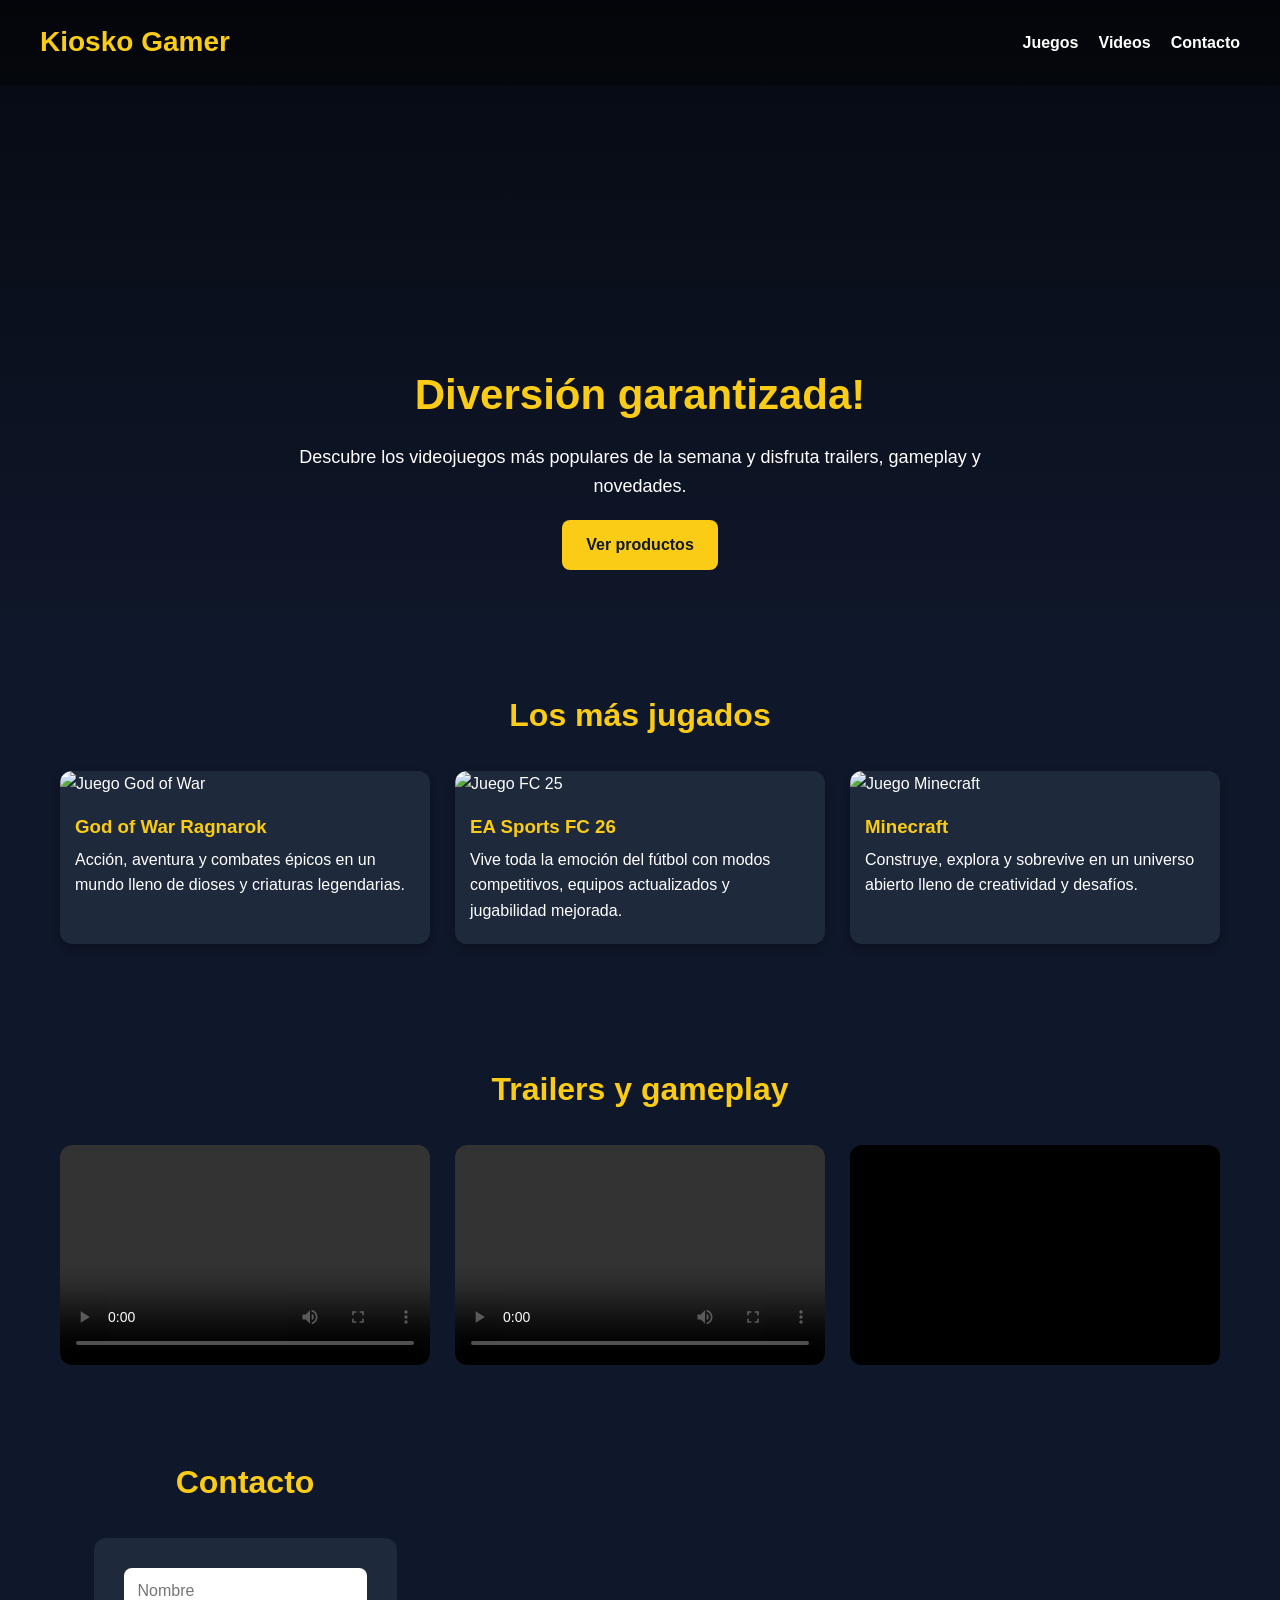
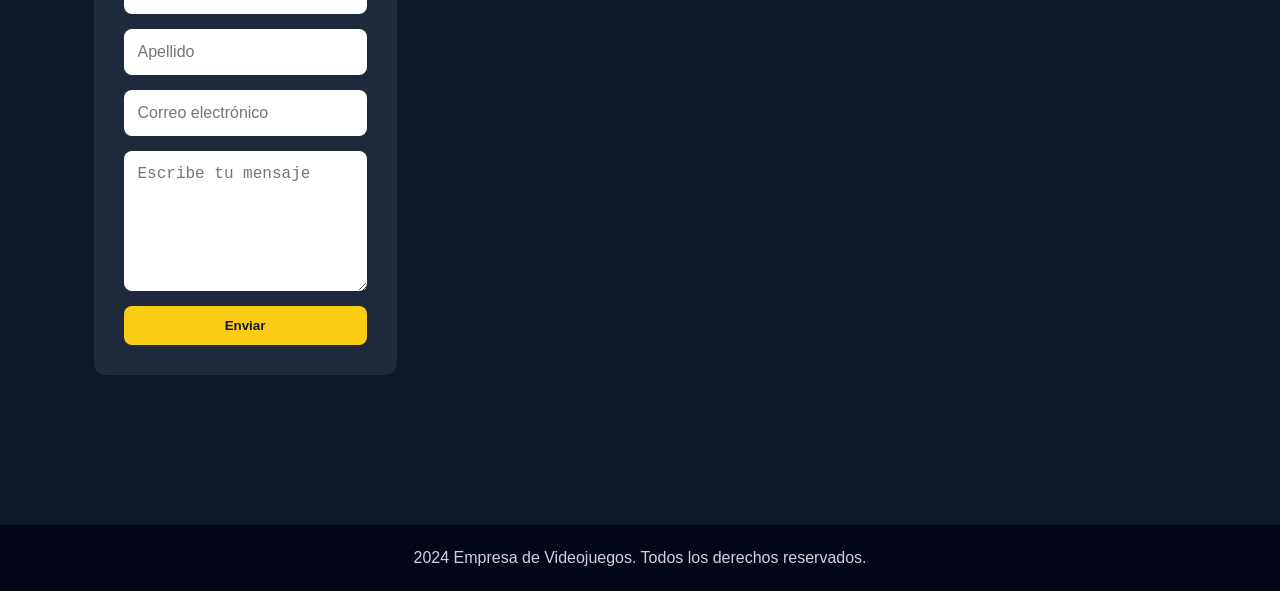
==== index.html @ 466a3131 "Add files via upload" ====
<!DOCTYPE html> 

<html lang="es"> 

<head> 

  <!-- Configuración básica del documento --> 

  <meta charset="UTF-8"> 

  <meta name="viewport" content="width=device-width, initial-scale=1.0"> 

  

  <!-- Título  --> 

  <title>Kiosko Gamer - Solo juegos!</title> 

  

  <!-- Enlace al archivo CSS externo --> 

  <link rel="stylesheet" href="style.css"> 

</head> 

<body> 

  

  <!-- Encabezado  --> 

  <header class="hero"> 

     

    <!-- Barra de navegación --> 

    <nav class="navbar"> 

      <!-- Nombre del sitio --> 

      <h1 class="logo">Kiosko Gamer</h1> 

  

      <!-- Menú de navegación con enlaces internos --> 

      <ul class="menu"> 

        <li><a href="#juegos">Juegos</a></li> 

        <li><a href="#videos">Videos</a></li> 

        <li><a href="#contacto">Contacto</a></li> 

      </ul> 

    </nav> 

  

    <!-- Contenido destacado de la portada --> 

    <div class="hero-contenido"> 

      <h2>Diversión garantizada!</h2> 

      <p>Descubre los videojuegos más populares de la semana y disfruta trailers, gameplay y novedades.</p> 

  

      <!-- Botón que lleva a la sección de juegos --> 

      <a href="#juegos" class="btn">Ver productos</a> 

    </div> 

  </header> 

  

  <!-- Contenido principal del sitio --> 

  <main> 

  

    <!-- Sección de juegos destacados --> 

    <section id="juegos" class="seccion"> 

      <h2>Los más jugados</h2> 

  

      <!-- Contenedor de tarjetas de juegos --> 

      <div class="contenedor-cards"> 

  

        <!-- Tarjeta de juego 1 --> 

        <article class="card"> 

         <img src="Imagenes/god-of-war.jpg" alt="Juego God of War">

          <h3>God of War Ragnarok</h3> 

          <p>Acción, aventura y combates épicos en un mundo lleno de dioses y criaturas legendarias.</p> 

        </article> 

  

        <!-- Tarjeta de juego 2 --> 

        <article class="card"> 

          <img src="Imagenes/FC26.jpg" alt="Juego FC 25"> 

          <h3>EA Sports FC 26</h3> 

          <p>Vive toda la emoción del fútbol con modos competitivos, equipos actualizados y jugabilidad mejorada.</p> 

        </article> 

  

        <!-- Tarjeta de juego 3 --> 

        <article class="card"> 

          <img src="Imagenes/MINECRAFT.jpg" alt="Juego Minecraft"> 

          <h3>Minecraft</h3> 

          <p>Construye, explora y sobrevive en un universo abierto lleno de creatividad y desafíos.</p> 

        </article> 

  

      </div> 

    </section> 

  

    <!-- Sección de videos y trailers --> 

    <section id="videos" class="seccion"> 

      <h2>Trailers y gameplay</h2> 

  

      <!-- Contenedor de videos --> 

      <div class="contenedor-videos"> 

  

        <!-- Video local 1 --> 

        <div class="video-box"> 

          <video controls> 

            <source src="paginaVideos/God Of War Ragnarok - Reveal Trailer - Voces en Español  _ PS5.mp4" type="video/mp4"> 

            Tu navegador no soporta el video. 

          </video> 

        </div> 

  

        <!-- Video local 2 --> 

        <div class="video-box"> 

          <video controls> 

            <source src="paginaVideos/EA SPORTS FC 26 Official Launch Trailer _ The Club is Yours.mp4" type="video/mp4"> 

            Tu navegador no soporta el video. 

          </video> 

        </div> 

  

       
  <!-- Video desde YouTube --> 

   <div class="video-box"> 

  <iframe 

    width="560" 

    height="315" 

    src="https://www.youtube.com/embed/MmB9b5njVbA" 

    title="Trailer de videojuego en YouTube" 

    allow="accelerometer; autoplay; clipboard-write; encrypted-media; gyroscope; picture-in-picture; web-share" 

    referrerpolicy="strict-origin-when-cross-origin" 

    allowfullscreen> 

  </iframe> 

  </div> 

  

    <!-- Sección de contacto con formulario --> 

    <section id="contacto" class="seccion"> 

      <h2>Contacto</h2> 

  

      <!-- Formulario que envía los datos a gracias.html --> 

      <form action="thx.html" method="get" class="formulario"> 

         

        <!-- Campo para el nombre --> 

        <input type="text" name="nombre" placeholder="Nombre" required minlength="2"> 

  

        <!-- Campo para el apellido --> 

        <input type="text" name="apellido" placeholder="Apellido" required minlength="2"> 

  

        <!-- Campo para correo electrónico --> 

        <input type="email" name="correo" placeholder="Correo electrónico" required> 

  

        <!-- Área de texto para el mensaje --> 

        <textarea name="mensaje" placeholder="Escribe tu mensaje" required minlength="5"></textarea> 

  

        <!-- Botón para enviar el formulario --> 

        <button type="submit" class="btn">Enviar</button> 

      </form> 

    </section> 

  </main> 

  

  <!-- Pie de página --> 

  <footer class="footer"> 

    <p> 2024 Empresa de Videojuegos. Todos los derechos reservados.</p> 

  </footer> 

  

</body> 

</html>
---- style.css ----
* {
  margin: 0;
  padding: 0;
  box-sizing: border-box;
}

body {
  font-family: Arial, sans-serif;
  background: #0f172a;
  color: #ffffff;
  line-height: 1.6;
}

.hero {
  background: linear-gradient(rgba(0, 0, 0, 0.6), rgba(15, 23, 42, 0.9)),
              url("https://via.placeholder.com/1200x500?text=Estacion+Arcade");
  background-size: cover;
  background-position: center;
  min-height: 70vh;
  display: flex;
  flex-direction: column;
  justify-content: space-between;
}

.navbar {
  display: flex;
  justify-content: space-between;
  align-items: center;
  padding: 20px 40px;
  background: rgba(0, 0, 0, 0.4);
}

.logo {
  font-size: 28px;
  color: #facc15;
}

.menu {
  list-style: none;
  display: flex;
  gap: 20px;
}

.menu a {
  color: white;
  text-decoration: none;
  font-weight: bold;
}

.menu a:hover {
  color: #facc15;
}

.hero-contenido {
  text-align: center;
  padding: 60px 20px;
}

.hero-contenido h2 {
  font-size: 42px;
  margin-bottom: 15px;
  color: #facc15;
}

.hero-contenido p {
  max-width: 700px;
  margin: 0 auto 20px;
  font-size: 18px;
}

.btn {
  display: inline-block;
  background: #facc15;
  color: #111827;
  padding: 12px 24px;
  text-decoration: none;
  border-radius: 8px;
  font-weight: bold;
  border: none;
  cursor: pointer;
}

.btn:hover {
  background: #eab308;
}

.seccion {
  padding: 60px 20px;
  max-width: 1200px;
  margin: auto;
}

.seccion h2 {
  text-align: center;
  margin-bottom: 30px;
  font-size: 32px;
  color: #facc15;
}

.contenedor-cards {
  display: grid;
  grid-template-columns: repeat(3, 1fr);
  gap: 25px;
}

.card {
  background: #1e293b;
  border-radius: 12px;
  overflow: hidden;
  box-shadow: 0 4px 10px rgba(0, 0, 0, 0.3);
  transition: transform 0.3s;
}

.card:hover {
  transform: translateY(-5px);
}

.card img {
  width: 100%;
  display: block;
}

.card h3 {
  color: #facc15;
  padding: 15px 15px 5px;
}

.card p {
  padding: 0 15px 20px;
}

.contenedor-videos {
  display: grid;
  grid-template-columns: repeat(3, 1fr);
  gap: 25px;
}

.video-box video,
.video-box iframe {
  width: 100%;
  height: 220px;
  border: none;
  border-radius: 12px;
  background: #000;
}

.formulario {
  max-width: 600px;
  margin: auto;
  display: flex;
  flex-direction: column;
  gap: 15px;
  background: #1e293b;
  padding: 30px;
  border-radius: 12px;
}

.formulario input,
.formulario textarea {
  padding: 14px;
  border: none;
  border-radius: 8px;
  font-size: 16px;
}

.formulario textarea {
  min-height: 140px;
  resize: vertical;
}

.footer {
  text-align: center;
  background: #020617;
  padding: 20px;
  margin-top: 30px;
  color: #cbd5e1;
}

@media (max-width: 900px) {
  .contenedor-cards,
  .contenedor-videos {
    grid-template-columns: 1fr;
  }

  .navbar {
    flex-direction: column;
    gap: 15px;
  }

  .hero-contenido h2 {
    font-size: 32px;
  }
}
.gracias {
  min-height: 100vh;
  display: flex;
  justify-content: center;
  align-items: center;
  background: linear-gradient(135deg, #0f172a, #1e293b);
  padding: 20px;
}

.gracias-box {
  background: #1e293b;
  padding: 40px 30px;
  border-radius: 15px;
  text-align: center;
  max-width: 600px;
  box-shadow: 0 8px 20px rgba(0, 0, 0, 0.35);
}

.gracias-box h1 {
  color: #facc15;
  margin-bottom: 20px;
  font-size: 36px;
}

.gracias-box p {
  color: #e2e8f0;
  font-size: 18px;
  margin-bottom: 25px;
  line-height: 1.6;
}
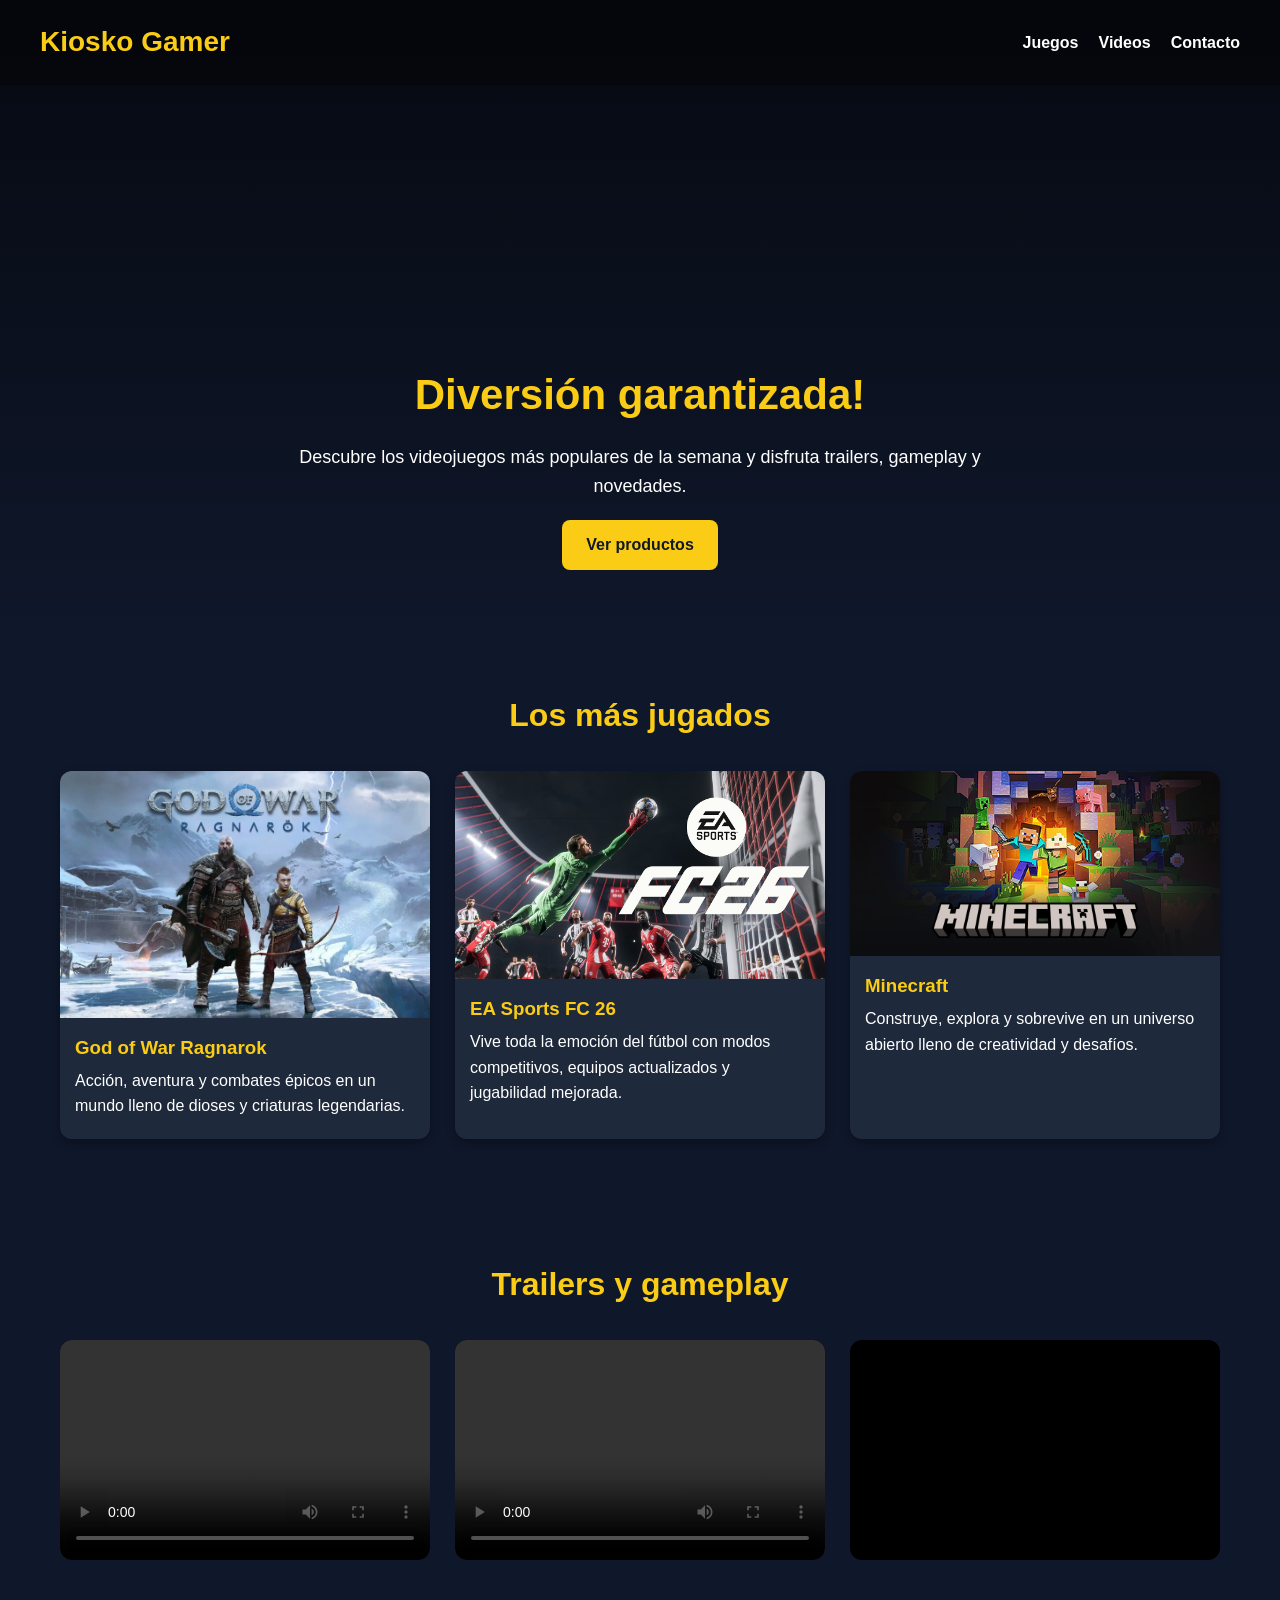
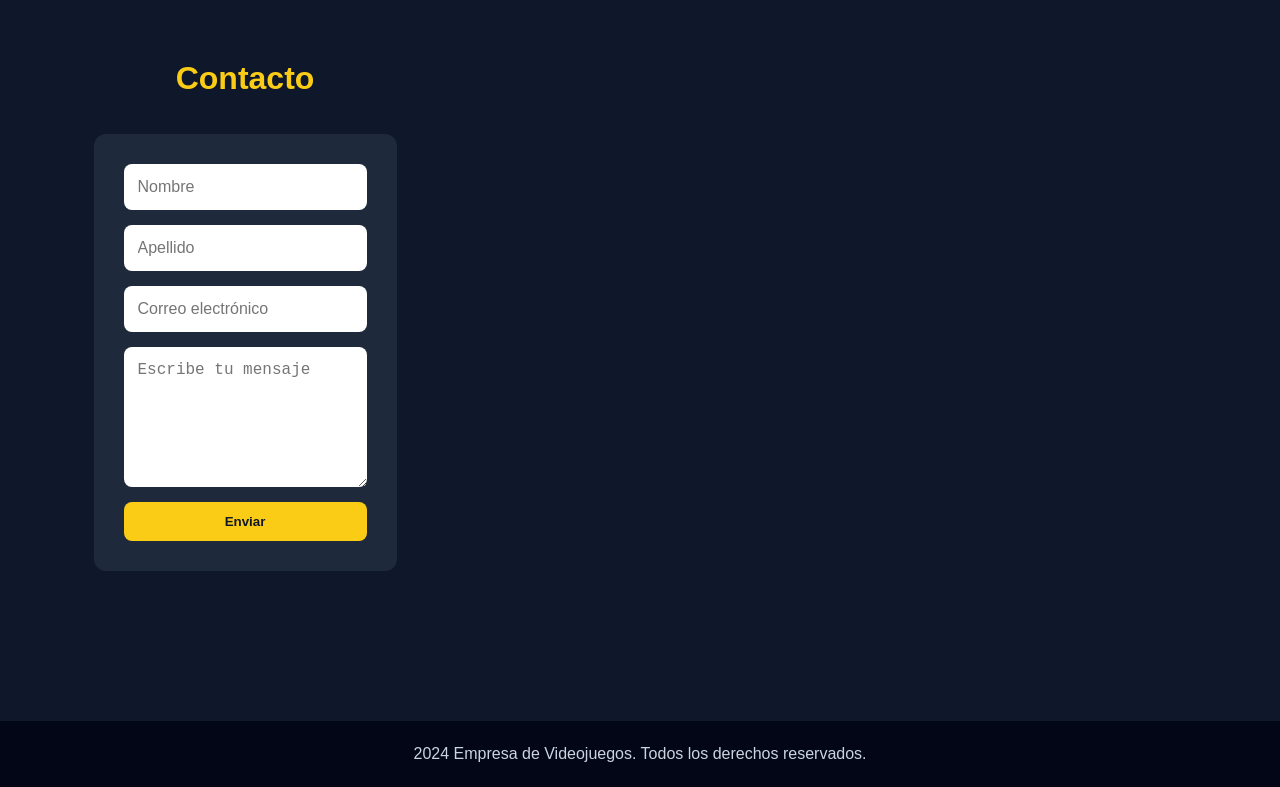
==== commit 6321f173: "Update index.html" ====
--- a/index.html
+++ b/index.html
@@ -168,7 +168,7 @@
 
           <video controls> 
 
-            <source src="paginaVideos/God Of War Ragnarok - Reveal Trailer - Voces en Español  _ PS5.mp4" type="video/mp4"> 
+            <source src="paginaVideos/God of War Ragnarök - _Father and Son_ Cinematic Trailer _ PS5 & PS4 Games.mp4" type="video/mp4"> 
 
             Tu navegador no soporta el video. 
 
@@ -283,4 +283,4 @@
 
 </body> 
 
-</html> +</html> 
